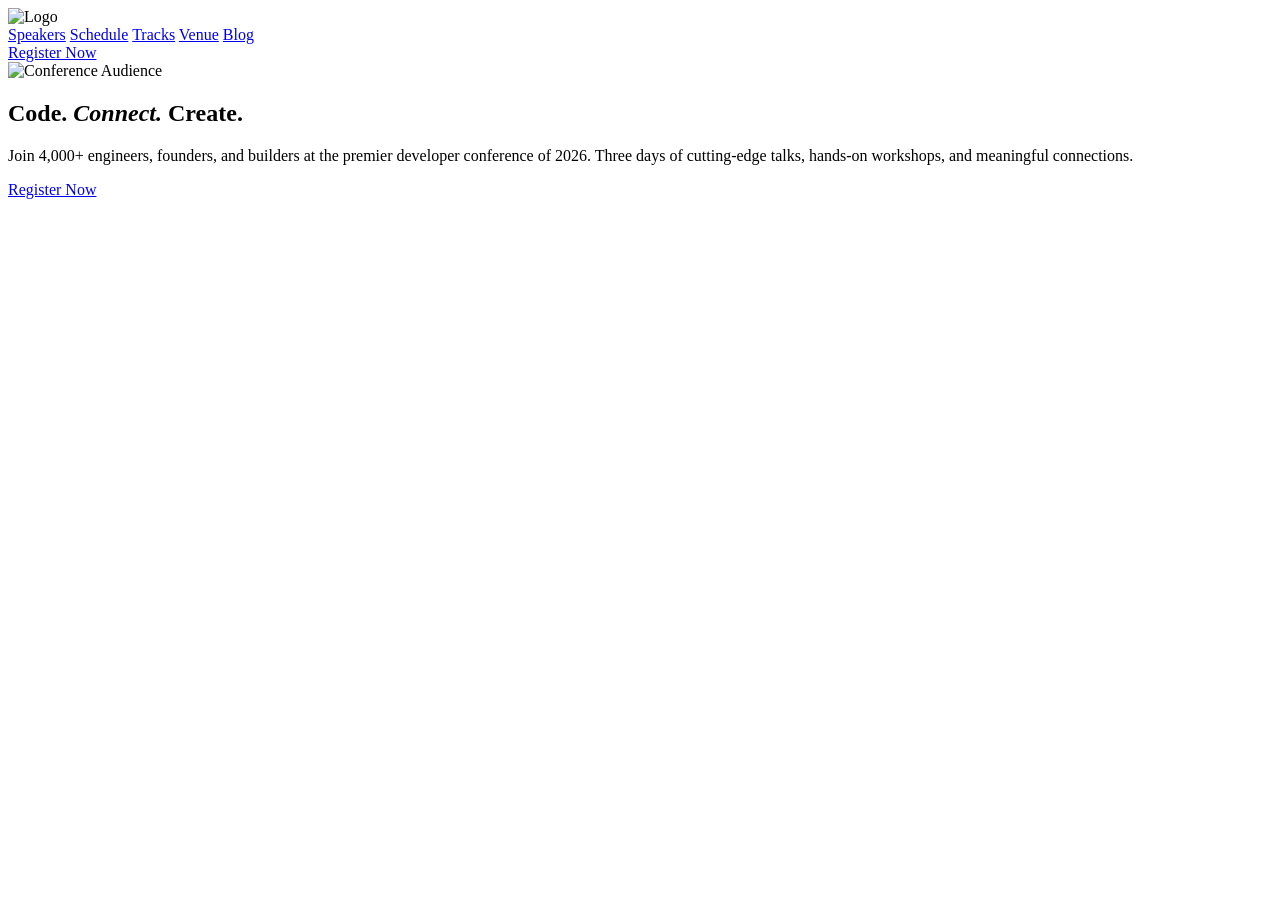
==== index.html @ a58adb1f "Fix stylesheet link in index.html Updated the stylesheet link in the HTML file from 'styling for lan" ====
<!DOCTYPE html>
<html lang="en">

<head>
    <meta charset="UTF-8">
    <meta name="viewport" content="width=device-width, initial-scale=1.0">
    <title>DEVCONF 2026</title>
    <link rel="stylesheet" href="style.css">
</head>

<body>
    <header class="top-bar">
        <img src="./assets/logo.png" alt="Logo" class="logo-img">
        <nav class="menu">
            <a href="#speakers">Speakers</a>
            <a href="#schedule">Schedule</a>
            <a href="#tracks">Tracks</a>
            <a href="#venue">Venue</a>
            <a href="#blog">Blog</a>
        </nav>
        <a href="#register" class="my-button blue-button">Register Now</a>
    </header>

    <section class="big-banner">
        <img src="./assets/banner.jpg" alt="Conference Audience" class="banner-bg-img">
        <div class="dark-overlay">
            <div class="banner-text">
                <h1>Code. <i>Connect.</i> <span class="hide-word">Create.</span></h1>
                <p>Join 4,000+ engineers, founders, and builders at the premier developer conference of 2026. Three days
                    of cutting-edge talks, hands-on workshops, and meaningful connections.</p>
                <a href="#register" class="my-button blue-button">Register Now</a>
            </div>
        </div>
    </section>

</body>

</html>
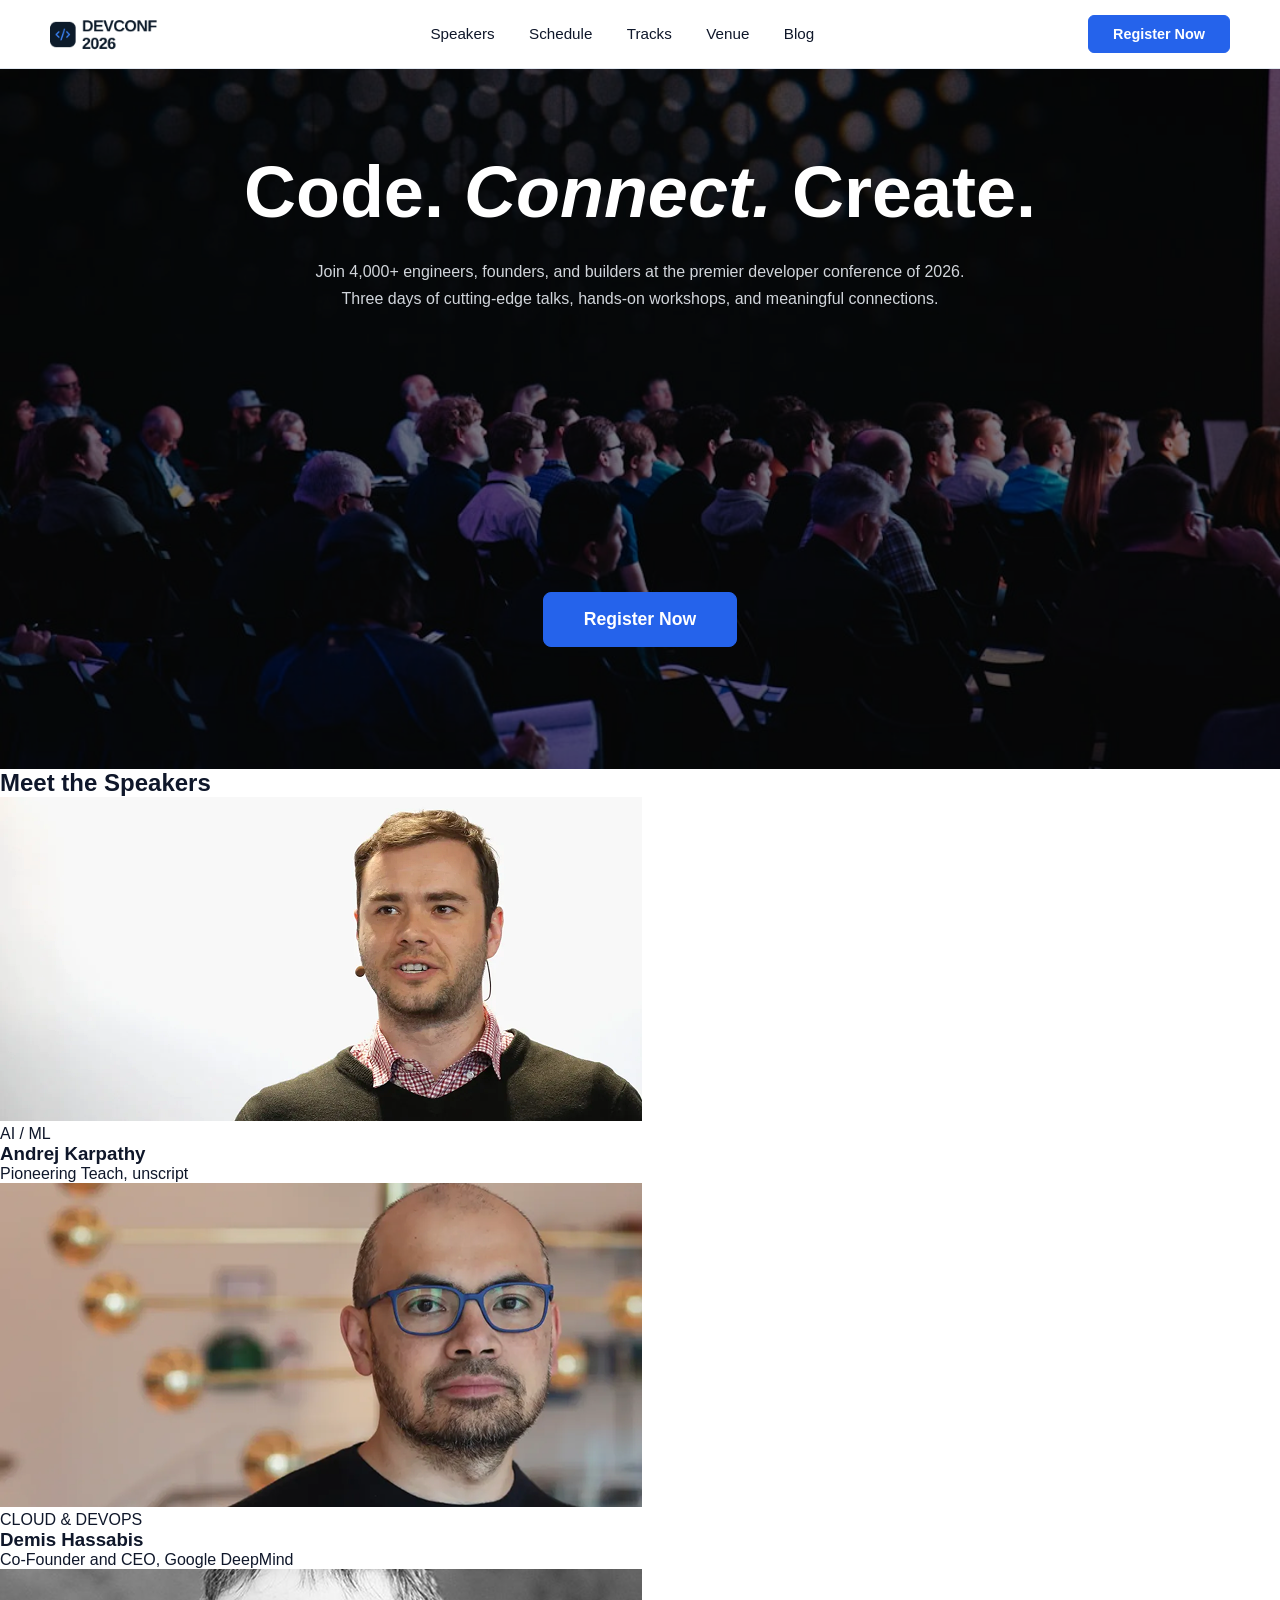
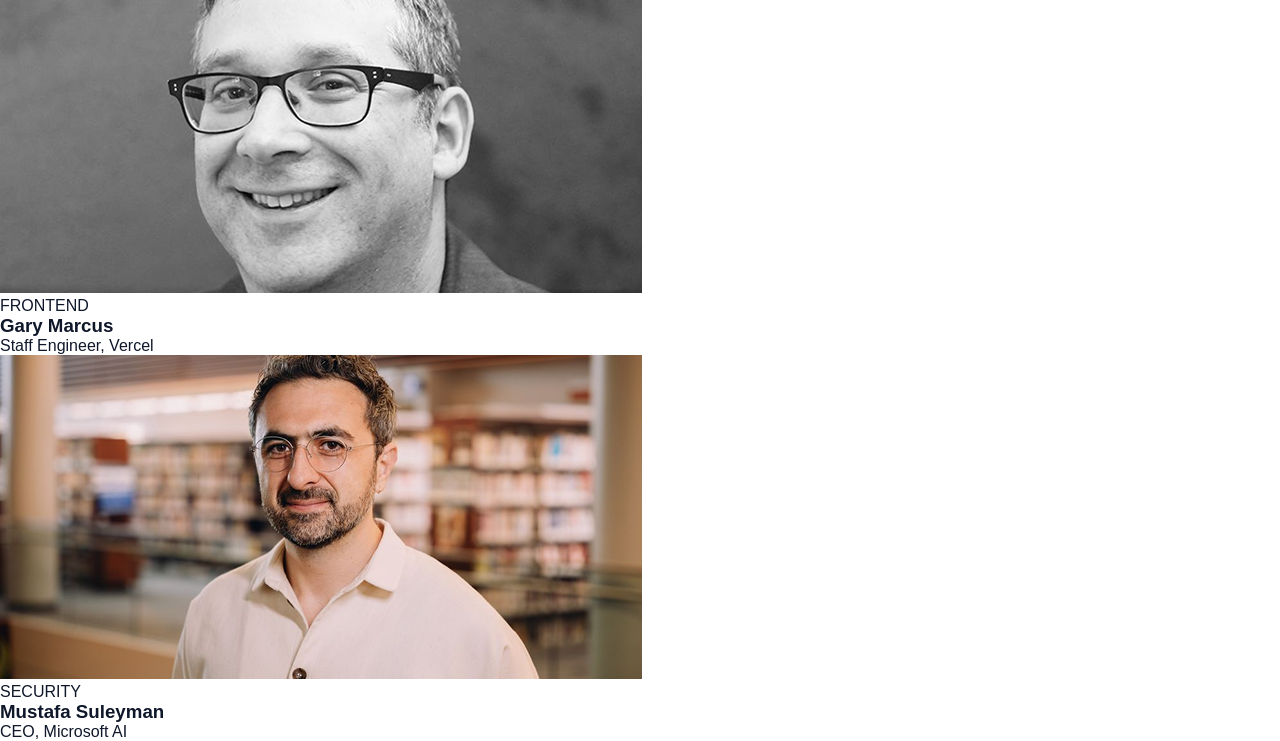
==== commit 9f6c8598: "Add speakers section to index.html Added a speakers section with speaker details and images." ====
--- a/index.html
+++ b/index.html
@@ -32,6 +32,43 @@
             </div>
         </div>
     </section>
+    <section id="speakers" class="speaker-part">
+        <h2>Meet the Speakers</h2>
+        <div class="speaker-grid-thing">
+            <div class="speaker-box">
+                <img src="./assets/andrej.png" alt="Andrej Karpathy">
+                <div class="text-area">
+                    <span class="little-tag">AI / ML</span>
+                    <h3>Andrej Karpathy</h3>
+                    <p>Pioneering Teach, unscript</p>
+                </div>
+            </div>
+            <div class="speaker-box">
+                <img src="./assets/demis.png" alt="Demis Hassabis">
+                <div class="text-area">
+                    <span class="little-tag">CLOUD & DEVOPS</span>
+                    <h3>Demis Hassabis</h3>
+                    <p>Co-Founder and CEO, Google DeepMind</p>
+                </div>
+            </div>
+            <div class="speaker-box">
+                <img src="./assets/gary.png" alt="Gary Marcus">
+                <div class="text-area">
+                    <span class="little-tag">FRONTEND</span>
+                    <h3>Gary Marcus</h3>
+                    <p>Staff Engineer, Vercel</p>
+                </div>
+            </div>
+            <div class="speaker-box">
+                <img src="./assets/mustafa.png" alt="Mustafa Suleyman">
+                <div class="text-area">
+                    <span class="little-tag">SECURITY</span>
+                    <h3>Mustafa Suleyman</h3>
+                    <p>CEO, Microsoft AI</p>
+                </div>
+            </div>
+        </div>
+    </section>
 
 </body>
 
--- a/style.css
+++ b/style.css
@@ -0,0 +1,133 @@
+* {
+    margin: 0;
+    padding: 0;
+    box-sizing: border-box;
+    font-family: Arial, sans-serif;
+}
+
+body {
+    background-color: #ffffff;
+    color: #0f172a;
+}
+
+.my-button {
+    padding: 10px 24px;
+    border-radius: 6px;
+    text-decoration: none;
+    font-weight: bold;
+    display: inline-block;
+    text-align: center;
+    font-size: 0.9rem;
+    cursor: pointer;
+}
+
+.blue-button {
+    background-color: #2563eb;
+    color: #ffffff;
+    border: 1px solid #2563eb;
+}
+
+.clear-button {
+    background-color: transparent;
+    color: #2563eb;
+    border: 1px solid #2563eb;
+}
+
+.clear-dark-button {
+    background-color: transparent;
+    color: #0f172a;
+    border: 1px solid #0f172a;
+}
+
+.top-bar {
+    display: flex;
+    align-items: center;
+    padding: 15px 50px;
+    border-bottom: 1px solid #e2e8f0;
+    background-color: #ffffff;
+}
+
+.logo-img {
+    height: 35px;
+}
+
+.menu {
+    flex: 1;
+    text-align: center;
+}
+
+.menu a {
+    text-decoration: none;
+    color: #0f172a;
+    margin: 0 15px;
+    font-size: 0.95rem;
+}
+
+.big-banner {
+    position: relative;
+    height: 700px;
+    width: 100%;
+    overflow: hidden;
+}
+
+.banner-bg-img {
+    position: absolute;
+    top: 0;
+    left: 0;
+    width: 100%;
+    height: 100%;
+    object-fit: cover;
+    z-index: 1;
+}
+
+.dark-overlay {
+    position: absolute;
+    top: 0;
+    left: 0;
+    width: 100%;
+    height: 100%;
+    background-color: rgba(0, 0, 0, 0.5);
+    z-index: 2;
+    display: flex;
+    justify-content: center;
+    align-items: center;
+    text-align: center;
+    padding: 20px 20px 60px 20px;
+}
+
+.banner-text {
+    max-width: 800px;
+    color: #ffffff;
+    z-index: 3;
+    display: flex;
+    flex-direction: column;
+    align-items: center;
+    height: 80%;
+    justify-content: center;
+}
+
+.banner-text h1 {
+    font-size: 4.5rem;
+    margin-bottom: 24px;
+    line-height: 1.15;
+    white-space: nowrap;
+}
+
+.banner-text h1 span.hide-word {
+    font-style: normal;
+}
+
+.banner-text p {
+    font-size: 1rem;
+    margin: 0 auto 30px auto;
+    line-height: 1.7;
+    max-width: 650px;
+    color: #d1d5db;
+}
+
+.banner-text .my-button {
+    padding: 16px 40px;
+    font-size: 1.1rem;
+    border-radius: 8px;
+    margin-top: auto;
+}
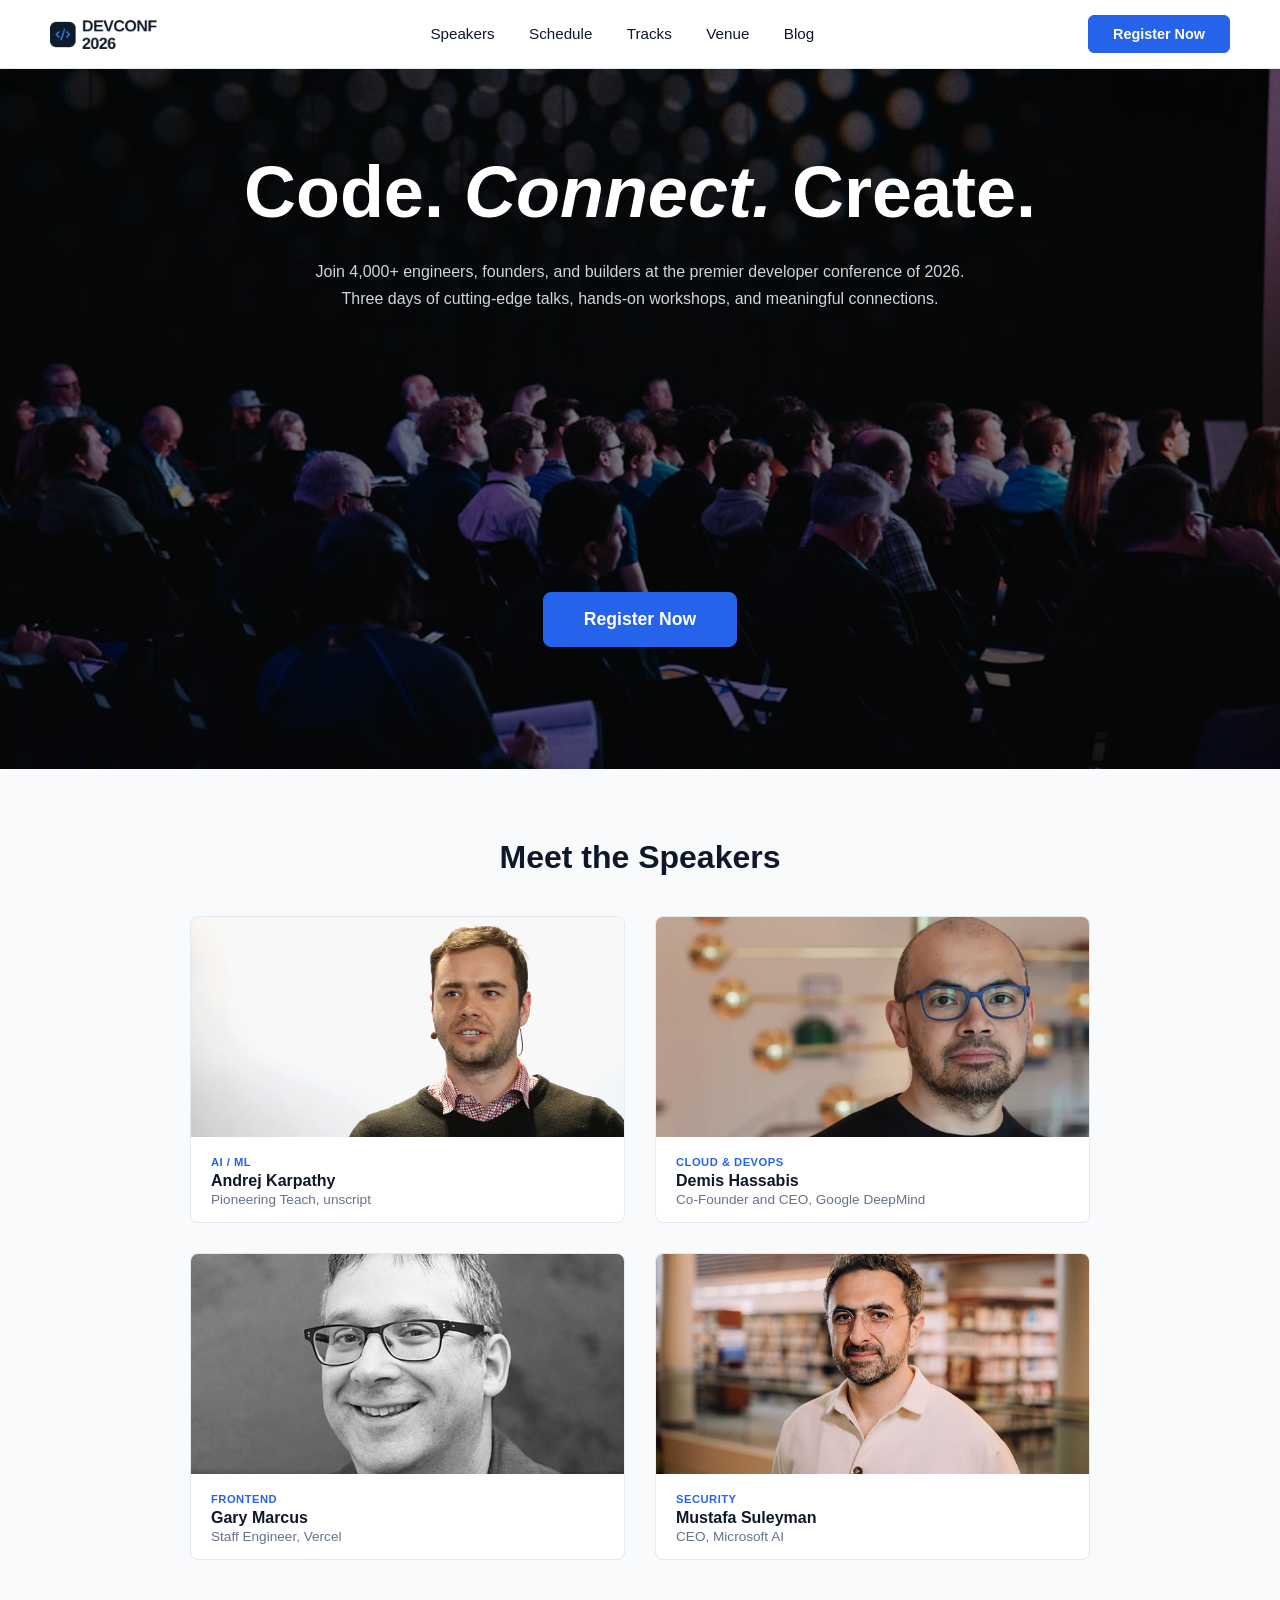
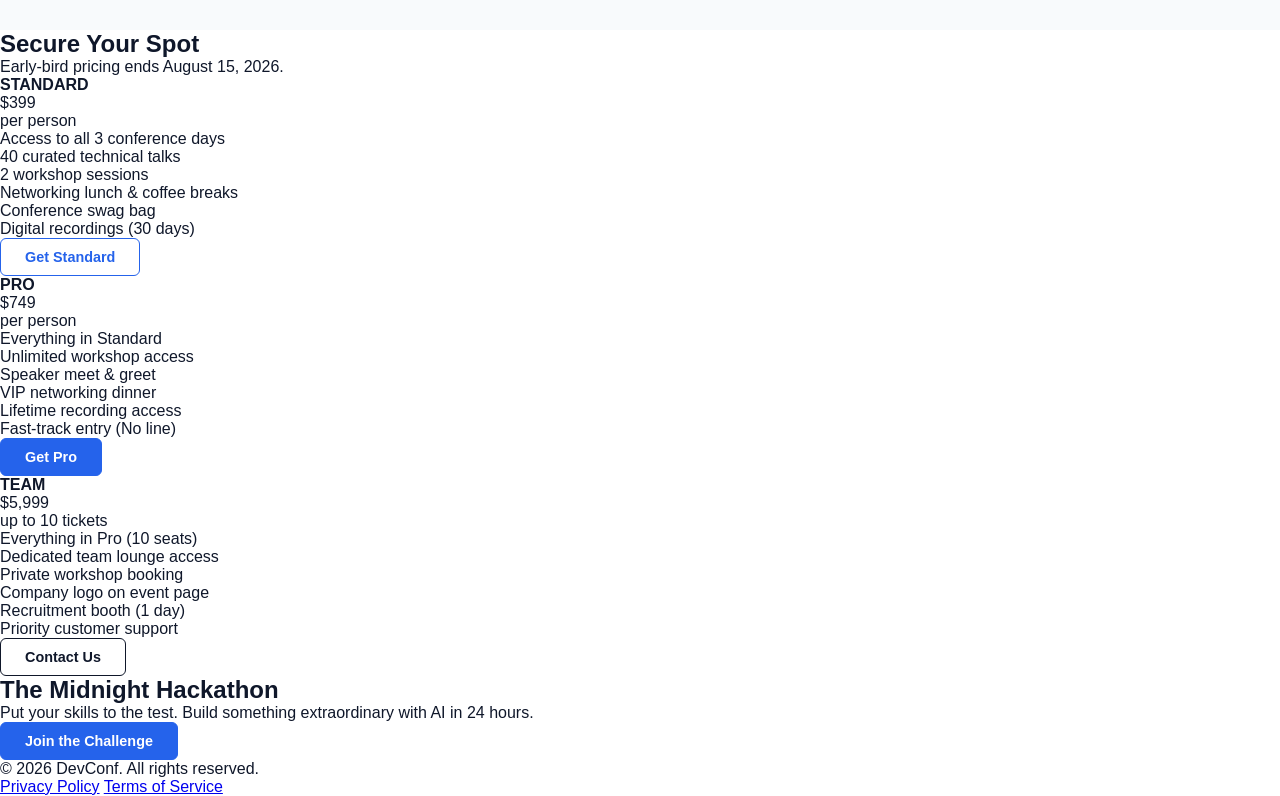
==== commit cdb3ee67: "Enhance index.html with registration and pricing details Added registration section with pricing opt" ====
--- a/index.html
+++ b/index.html
@@ -70,6 +70,71 @@
         </div>
     </section>
 
+    <section id="register" class="money-part">
+        <h2>Secure Your Spot</h2>
+        <p class="gray-text">Early-bird pricing ends August 15, 2026.</p>
+        <div class="price-row">
+            <div class="price-box">
+                <h4>STANDARD</h4>
+                <div class="big-price">$399</div>
+                <p class="tiny-text">per person</p>
+                <ul>
+                    <li>Access to all 3 conference days</li>
+                    <li>40 curated technical talks</li>
+                    <li>2 workshop sessions</li>
+                    <li>Networking lunch & coffee breaks</li>
+                    <li>Conference swag bag</li>
+                    <li>Digital recordings (30 days)</li>
+                </ul>
+                <a href="#" class="my-button clear-button">Get Standard</a>
+            </div>
+            <div class="price-box dark-box">
+                <h4>PRO</h4>
+                <div class="big-price">$749</div>
+                <p class="tiny-text">per person</p>
+                <ul>
+                    <li>Everything in Standard</li>
+                    <li>Unlimited workshop access</li>
+                    <li>Speaker meet & greet</li>
+                    <li>VIP networking dinner</li>
+                    <li>Lifetime recording access</li>
+                    <li>Fast-track entry (No line)</li>
+                </ul>
+                <a href="#" class="my-button blue-button">Get Pro</a>
+            </div>
+            <div class="price-box">
+                <h4>TEAM</h4>
+                <div class="big-price">$5,999</div>
+                <p class="tiny-text">up to 10 tickets</p>
+                <ul>
+                    <li>Everything in Pro (10 seats)</li>
+                    <li>Dedicated team lounge access</li>
+                    <li>Private workshop booking</li>
+                    <li>Company logo on event page</li>
+                    <li>Recruitment booth (1 day)</li>
+                    <li>Priority customer support</li>
+                </ul>
+                <a href="#" class="my-button clear-dark-button">Contact Us</a>
+            </div>
+        </div>
+    </section>
+
+    <section class="ai-part">
+        <div class="purple-box">
+            <h2>The Midnight Hackathon</h2>
+            <p>Put your skills to the test. Build something extraordinary with AI in 24 hours.</p>
+            <a href="#" class="my-button blue-button">Join the Challenge</a>
+        </div>
+    </section>
+
+    <footer class="bottom-area">
+        <p>&copy; 2026 DevConf. All rights reserved.</p>
+        <div class="bottom-links">
+            <a href="#">Privacy Policy</a>
+            <a href="#">Terms of Service</a>
+        </div>
+    </footer>
+
 </body>
 
 </html>
--- a/style.css
+++ b/style.css
@@ -131,3 +131,60 @@
     border-radius: 8px;
     margin-top: auto;
 }
+.speaker-part {
+    padding: 70px 50px;
+    text-align: center;
+    background-color: #f8fafc;
+}
+
+.speaker-part h2 {
+    font-size: 2rem;
+    margin-bottom: 40px;
+    color: #0f172a;
+}
+
+.speaker-grid-thing {
+    display: grid;
+    grid-template-columns: 1fr 1fr;
+    gap: 30px;
+    max-width: 900px;
+    margin: 0 auto;
+}
+
+.speaker-box {
+    border: 1px solid #e2e8f0;
+    border-radius: 8px;
+    text-align: left;
+    overflow: hidden;
+    background-color: #ffffff;
+}
+
+.speaker-box img {
+    width: 100%;
+    height: 220px;
+    object-fit: cover;
+}
+
+.text-area {
+    padding: 15px 20px;
+}
+
+.little-tag {
+    color: #2563eb;
+    font-size: 0.7rem;
+    font-weight: bold;
+    display: block;
+    margin-bottom: 4px;
+    letter-spacing: 0.5px;
+}
+
+.text-area h3 {
+    font-size: 1rem;
+    margin-bottom: 2px;
+    color: #0f172a;
+}
+
+.text-area p {
+    font-size: 0.85rem;
+    color: #64748b;
+}
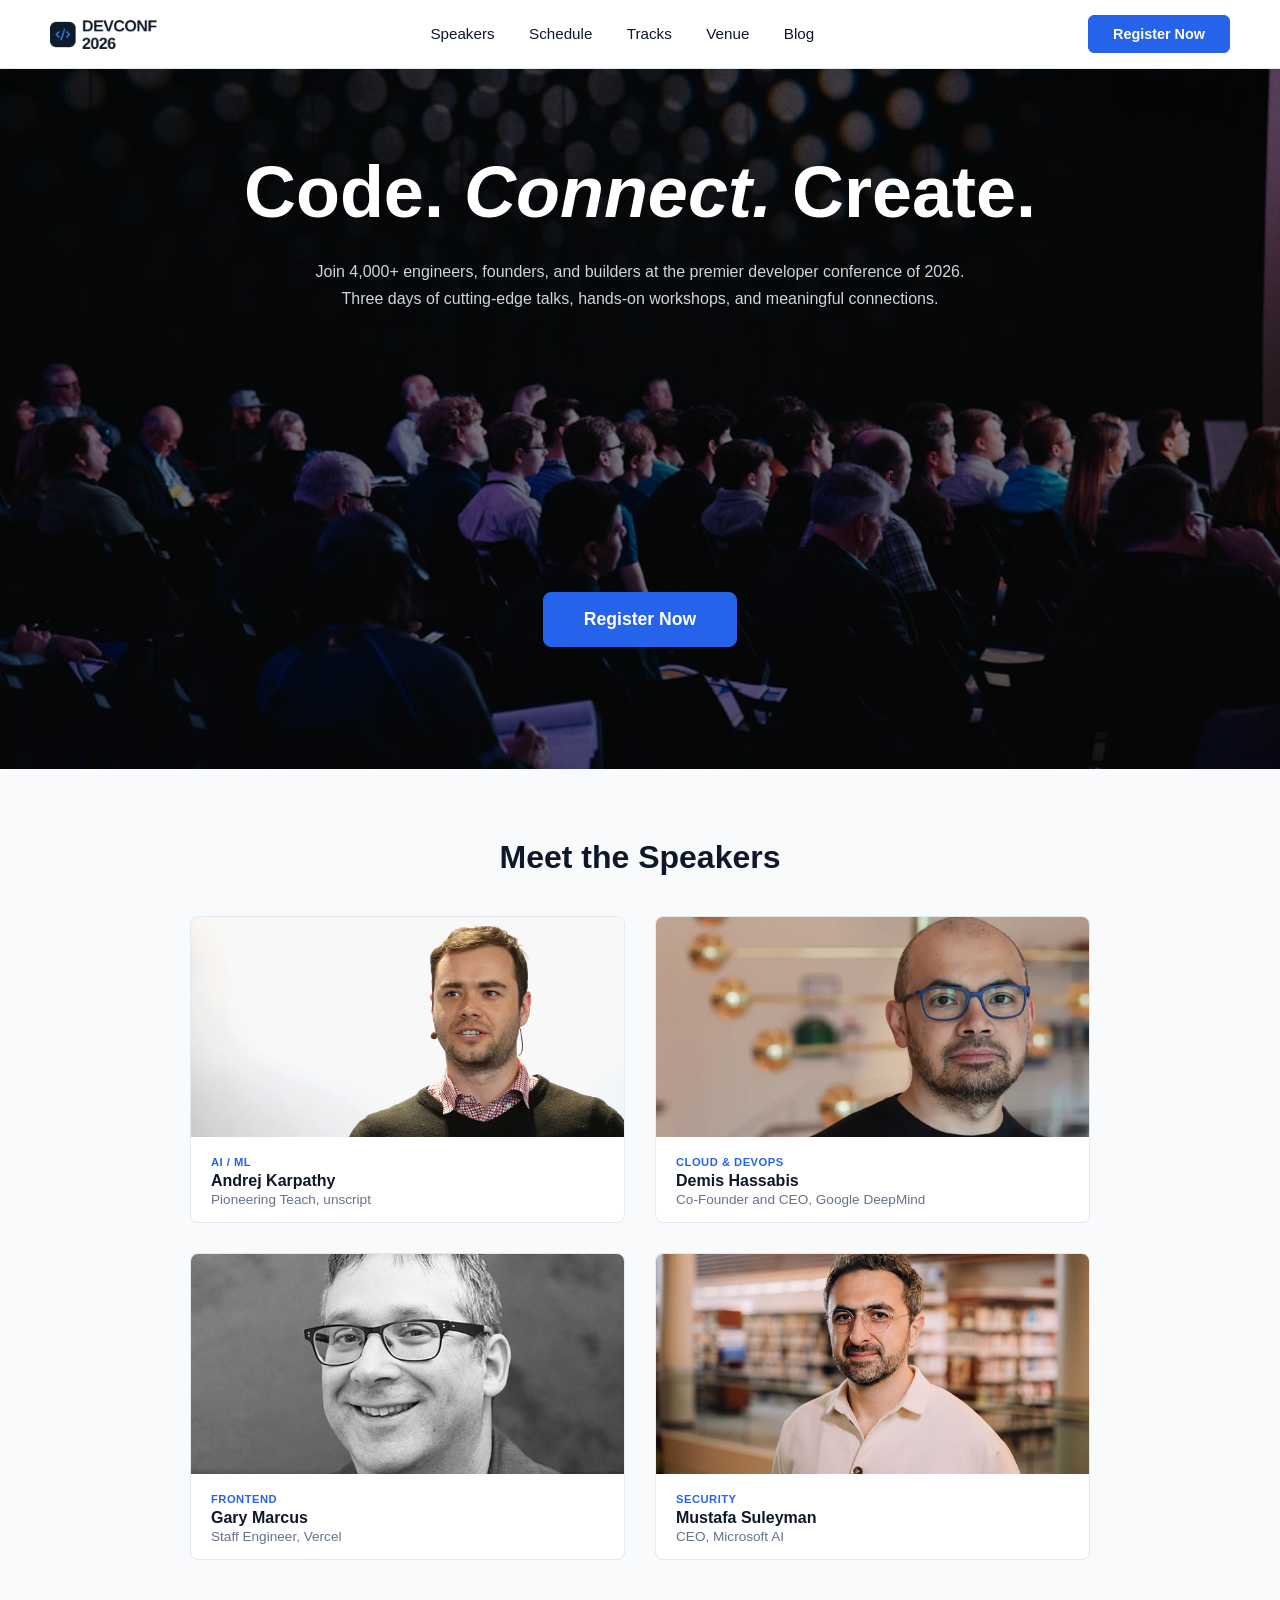
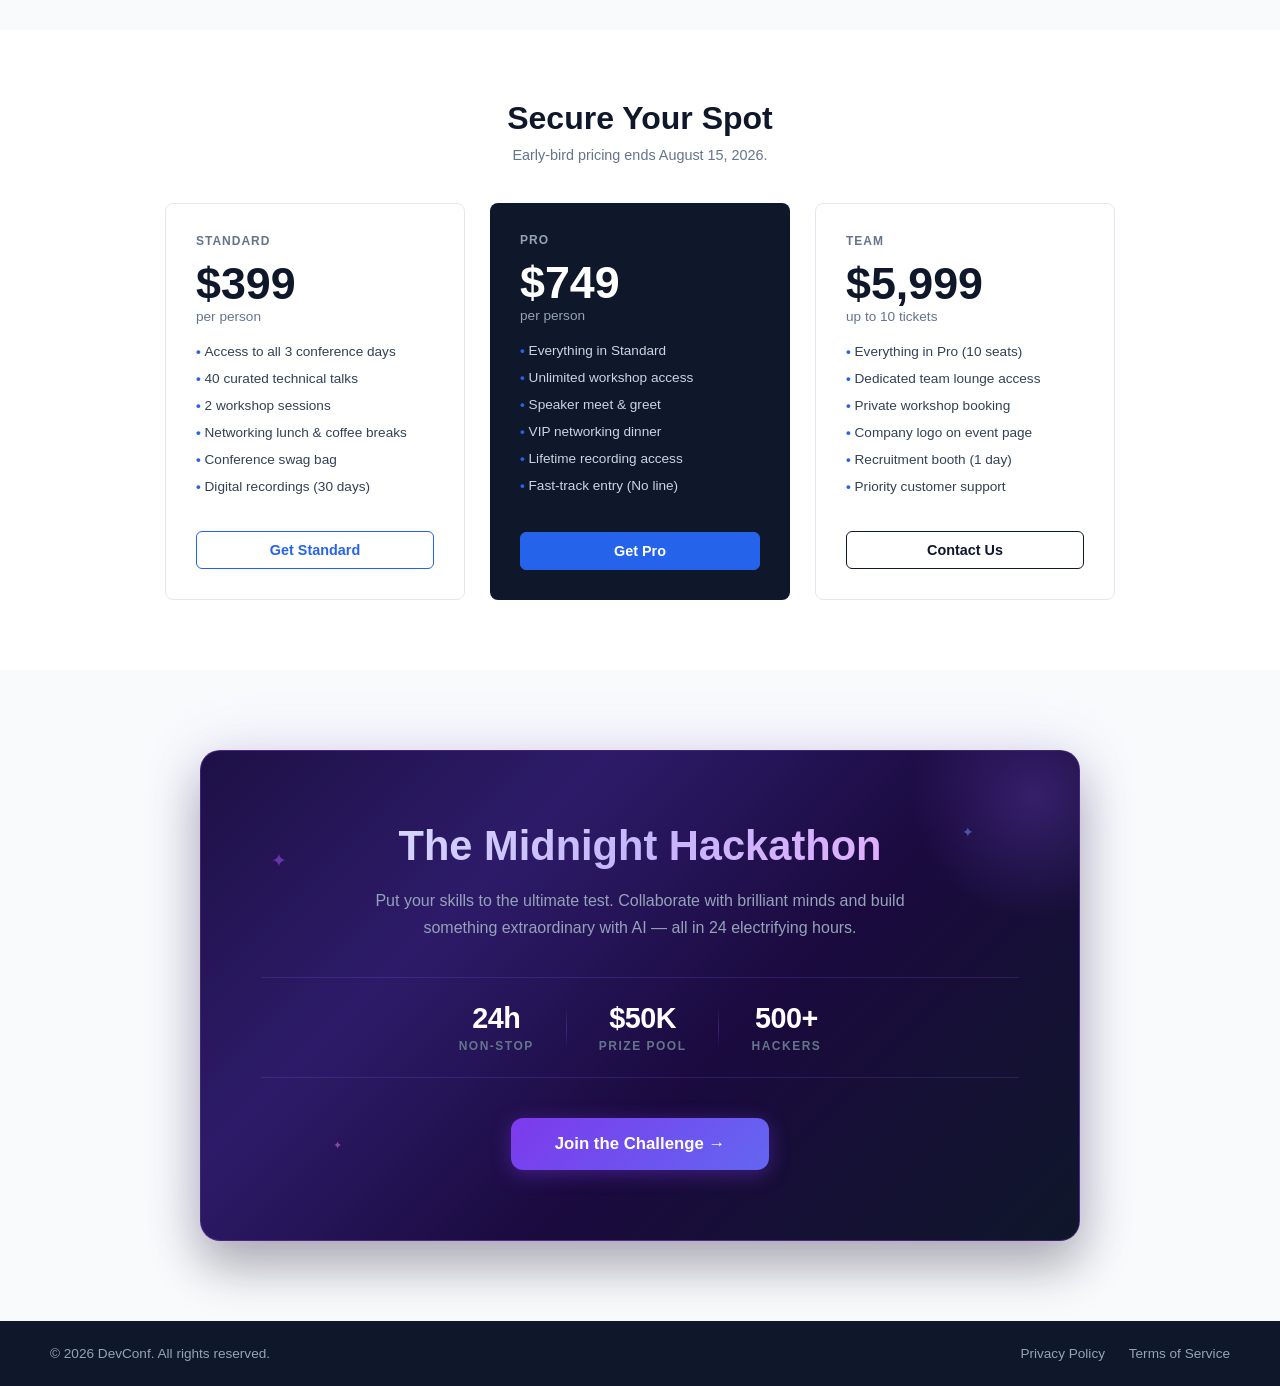
==== commit 7d24f550: "Revise index.html for DEVCONF 2026 updates Updated the HTML structure and content for the DEVCONF 20" ====
--- a/index.html
+++ b/index.html
@@ -121,9 +121,29 @@
 
     <section class="ai-part">
         <div class="purple-box">
+            <div class="ai-sparkle ai-sparkle-1">✦</div>
+            <div class="ai-sparkle ai-sparkle-2">✦</div>
+            <div class="ai-sparkle ai-sparkle-3">✦</div>
+            <div class="ai-glow-orb"></div>
             <h2>The Midnight Hackathon</h2>
-            <p>Put your skills to the test. Build something extraordinary with AI in 24 hours.</p>
-            <a href="#" class="my-button blue-button">Join the Challenge</a>
+            <p class="ai-tagline">Put your skills to the ultimate test. Collaborate with brilliant minds and build something extraordinary with AI — all in 24 electrifying hours.</p>
+            <div class="ai-stats-row">
+                <div class="ai-stat">
+                    <span class="ai-stat-number">24h</span>
+                    <span class="ai-stat-label">Non-Stop</span>
+                </div>
+                <div class="ai-stat-divider"></div>
+                <div class="ai-stat">
+                    <span class="ai-stat-number">$50K</span>
+                    <span class="ai-stat-label">Prize Pool</span>
+                </div>
+                <div class="ai-stat-divider"></div>
+                <div class="ai-stat">
+                    <span class="ai-stat-number">500+</span>
+                    <span class="ai-stat-label">Hackers</span>
+                </div>
+            </div>
+            <a href="#" class="my-button ai-cta-button">Join the Challenge →</a>
         </div>
     </section>
 
--- a/style.css
+++ b/style.css
@@ -188,3 +188,276 @@
     font-size: 0.85rem;
     color: #64748b;
 }
+
+.money-part {
+    padding: 70px 50px;
+    text-align: center;
+    background-color: #ffffff;
+}
+
+.money-part h2 {
+    font-size: 2rem;
+    margin-bottom: 10px;
+    color: #0f172a;
+}
+
+.gray-text {
+    color: #64748b;
+    margin-bottom: 40px;
+    font-size: 0.9rem;
+}
+
+.price-row {
+    display: flex;
+    justify-content: center;
+    gap: 25px;
+    max-width: 950px;
+    margin: 0 auto;
+}
+
+.price-box {
+    border: 1px solid #e2e8f0;
+    border-radius: 8px;
+    padding: 30px;
+    width: 32%;
+    text-align: left;
+    display: flex;
+    flex-direction: column;
+}
+
+.dark-box {
+    background-color: #0f172a;
+    color: #ffffff;
+    border: none;
+}
+
+.price-box h4 {
+    color: #64748b;
+    margin-bottom: 10px;
+    font-size: 0.75rem;
+    letter-spacing: 1px;
+}
+
+.dark-box h4 {
+    color: #94a3b8;
+}
+
+.big-price {
+    font-size: 2.8rem;
+    font-weight: bold;
+}
+
+.tiny-text {
+    font-size: 0.85rem;
+    color: #64748b;
+    margin-bottom: 20px;
+}
+
+.dark-box .tiny-text {
+    color: #94a3b8;
+}
+
+.price-box ul {
+    list-style: none;
+    margin-bottom: 25px;
+    flex-grow: 1;
+}
+
+.price-box ul li {
+    margin-bottom: 12px;
+    font-size: 0.85rem;
+    color: #334155;
+}
+
+.dark-box ul li {
+    color: #cbd5e1;
+}
+
+.price-box ul li::before {
+    content: "• ";
+    color: #2563eb;
+    font-weight: bold;
+}
+
+.price-box .my-button {
+    width: 100%;
+}
+
+.ai-part {
+    padding: 80px 50px;
+    background-color: #f8fafc;
+}
+
+.purple-box {
+    position: relative;
+    overflow: hidden;
+    background: linear-gradient(135deg, #1e1046 0%, #2d1b69 30%, #1a0a3e 60%, #0f172a 100%);
+    border: 1px solid rgba(168, 85, 247, 0.3);
+    border-radius: 20px;
+    padding: 70px 60px;
+    text-align: center;
+    max-width: 880px;
+    margin: 0 auto;
+    box-shadow:
+        0 0 60px rgba(139, 92, 246, 0.15),
+        0 25px 50px rgba(0, 0, 0, 0.3);
+}
+
+.ai-glow-orb {
+    position: absolute;
+    top: -80px;
+    right: -80px;
+    width: 250px;
+    height: 250px;
+    background: radial-gradient(circle, rgba(139, 92, 246, 0.25) 0%, transparent 70%);
+    border-radius: 50%;
+    pointer-events: none;
+    animation: orb-pulse 4s ease-in-out infinite;
+}
+
+@keyframes orb-pulse {
+    0%, 100% { transform: scale(1); opacity: 0.6; }
+    50% { transform: scale(1.3); opacity: 1; }
+}
+
+.ai-sparkle {
+    position: absolute;
+    color: rgba(168, 85, 247, 0.5);
+    font-size: 1.2rem;
+    pointer-events: none;
+    animation: sparkle-float 3s ease-in-out infinite;
+}
+
+.ai-sparkle-1 {
+    top: 20%;
+    left: 8%;
+    animation-delay: 0s;
+}
+
+.ai-sparkle-2 {
+    top: 15%;
+    right: 12%;
+    animation-delay: 1s;
+    font-size: 0.9rem;
+    color: rgba(96, 165, 250, 0.5);
+}
+
+.ai-sparkle-3 {
+    bottom: 18%;
+    left: 15%;
+    animation-delay: 2s;
+    font-size: 0.7rem;
+    color: rgba(232, 121, 249, 0.5);
+}
+
+@keyframes sparkle-float {
+    0%, 100% { transform: translateY(0) rotate(0deg); opacity: 0.4; }
+    50% { transform: translateY(-12px) rotate(180deg); opacity: 1; }
+}
+
+.ai-badge {
+    display: inline-block;
+    background: linear-gradient(135deg, rgba(139, 92, 246, 0.12), rgba(99, 102, 241, 0.12));
+    border: 1px solid rgba(139, 92, 246, 0.25);
+    color: #7c3aed;
+    font-size: 0.7rem;
+    font-weight: bold;
+    letter-spacing: 2px;
+    padding: 6px 18px;
+    border-radius: 50px;
+    margin-bottom: 24px;
+}
+
+.purple-box h2 {
+    margin-bottom: 16px;
+    font-size: 2.6rem;
+    background: linear-gradient(135deg, #e0e7ff, #c4b5fd, #f0abfc);
+    -webkit-background-clip: text;
+    -webkit-text-fill-color: transparent;
+    background-clip: text;
+    line-height: 1.2;
+}
+
+.ai-tagline {
+    color: #94a3b8;
+    font-size: 1.05rem;
+    line-height: 1.7;
+    max-width: 560px;
+    margin: 0 auto;
+}
+
+.ai-stats-row {
+    display: flex;
+    justify-content: center;
+    align-items: center;
+    gap: 32px;
+    margin: 36px 0 40px;
+    padding: 24px 0;
+    border-top: 1px solid rgba(139, 92, 246, 0.2);
+    border-bottom: 1px solid rgba(139, 92, 246, 0.2);
+}
+
+.ai-stat {
+    display: flex;
+    flex-direction: column;
+    align-items: center;
+    gap: 4px;
+}
+
+.ai-stat-number {
+    font-size: 1.8rem;
+    font-weight: bold;
+    color: #ffffff;
+    letter-spacing: -0.5px;
+}
+
+.ai-stat-label {
+    font-size: 0.75rem;
+    color: #64748b;
+    text-transform: uppercase;
+    letter-spacing: 1.5px;
+    font-weight: 600;
+}
+
+.ai-stat-divider {
+    width: 1px;
+    height: 40px;
+    background: linear-gradient(to bottom, transparent, rgba(139, 92, 246, 0.3), transparent);
+}
+
+.ai-cta-button {
+    background: linear-gradient(135deg, #7c3aed, #6366f1);
+    color: #ffffff;
+    border: none;
+    padding: 16px 44px;
+    font-size: 1.05rem;
+    border-radius: 12px;
+    box-shadow: 0 4px 20px rgba(124, 58, 237, 0.4);
+    transition: transform 0.2s ease, box-shadow 0.2s ease;
+}
+
+.ai-cta-button:hover {
+    transform: translateY(-2px);
+    box-shadow: 0 8px 30px rgba(124, 58, 237, 0.55);
+}
+
+.purple-box p {
+    color: #94a3b8;
+    font-size: 1rem;
+}
+
+.bottom-area {
+    background-color: #0f172a;
+    color: #94a3b8;
+    padding: 25px 50px;
+    display: flex;
+    justify-content: space-between;
+    align-items: center;
+    font-size: 0.85rem;
+}
+
+.bottom-links a {
+    color: #94a3b8;
+    text-decoration: none;
+    margin-left: 20px;
+}
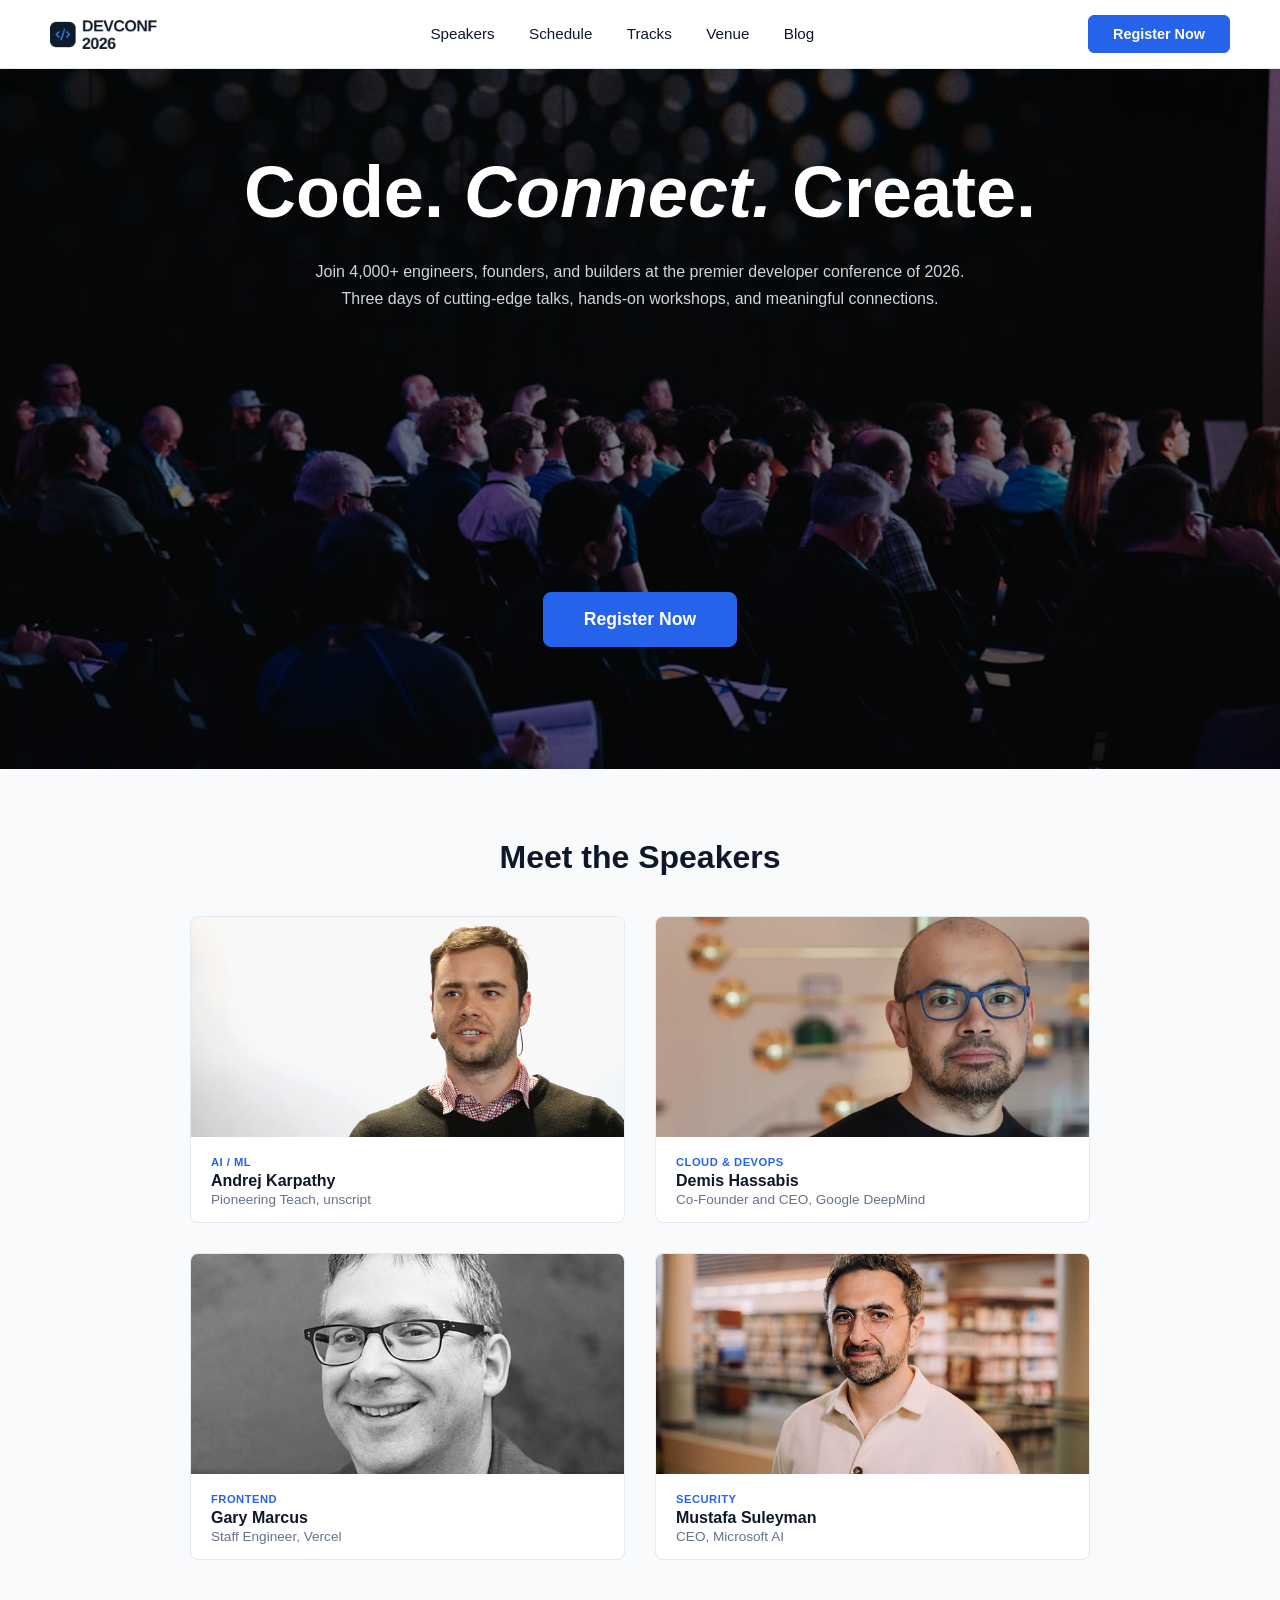
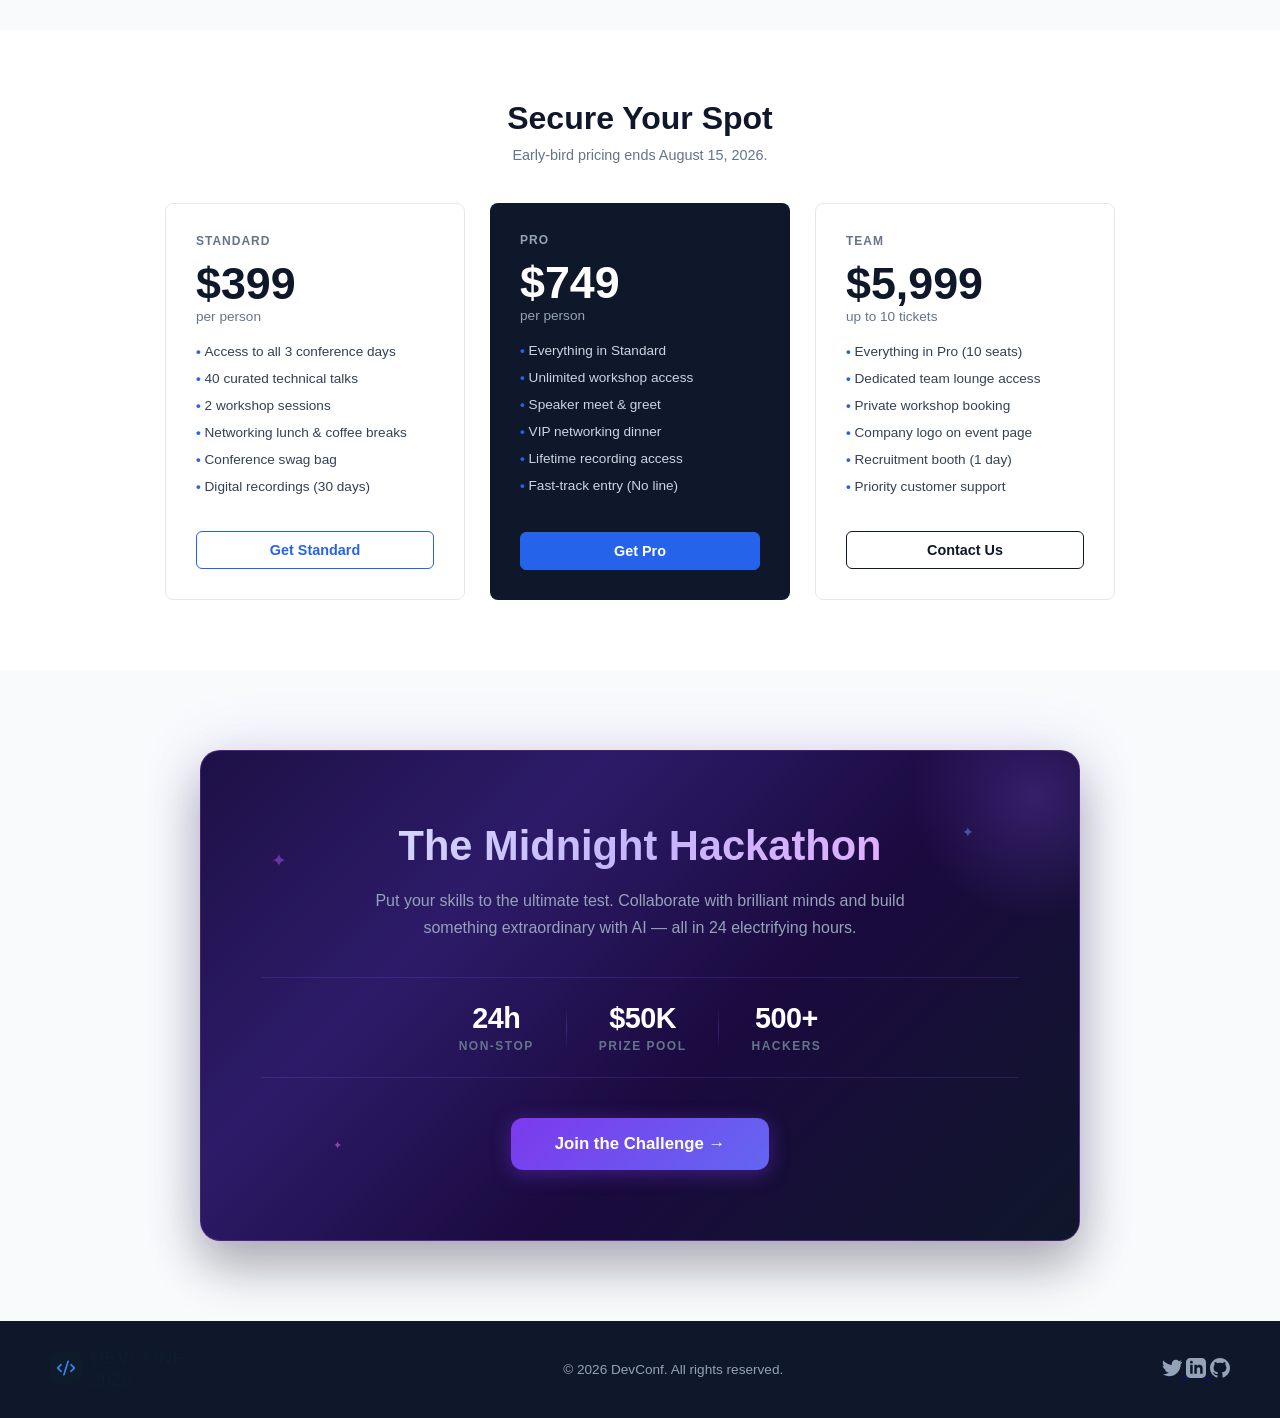
==== commit c69bd9a9: "Enhance footer with social media icons and logo Updated footer section with social media links and l" ====
--- a/index.html
+++ b/index.html
@@ -148,10 +148,33 @@
     </section>
 
     <footer class="bottom-area">
-        <p>&copy; 2026 DevConf. All rights reserved.</p>
-        <div class="bottom-links">
-            <a href="#">Privacy Policy</a>
-            <a href="#">Terms of Service</a>
+        <div class="footer-left">
+            <img src="./assets/logo.png" alt="DevConf Logo" class="footer-logo">
+        </div>
+
+        <div class="footer-center">
+            <p>&copy; 2026 DevConf. All rights reserved.</p>
+        </div>
+
+        <div class="social-links"> <!-- Did not find social media icons in the assets folder so I used svg icons with the help of AI -->
+            <a href="#" aria-label="Twitter">
+                <svg width="20" height="20" fill="#94a3b8" viewBox="0 0 24 24">
+                    <path
+                        d="M24 4.557c-.883.392-1.832.656-2.828.775 1.017-.609 1.798-1.574 2.165-2.724-.951.564-2.005.974-3.127 1.195-.897-.957-2.178-1.555-3.594-1.555-3.179 0-5.515 2.966-4.797 6.045-4.091-.205-7.719-2.165-10.148-5.144-1.29 2.213-.669 5.108 1.523 6.574-.806-.026-1.566-.247-2.229-.616-.054 2.281 1.581 4.415 3.949 4.89-.436.118-.908.168-1.388.088.63 1.956 2.445 3.379 4.604 3.417-2.07 1.623-4.678 2.348-7.29 2.04 2.179 1.397 4.768 2.212 7.548 2.212 9.142 0 14.307-7.721 13.995-14.646.962-.695 1.797-1.562 2.457-2.549z" />
+                </svg>
+            </a>
+            <a href="#" aria-label="LinkedIn">
+                <svg width="20" height="20" fill="#94a3b8" viewBox="0 0 24 24">
+                    <path
+                        d="M19 0h-14c-2.761 0-5 2.239-5 5v14c0 2.761 2.239 5 5 5h14c2.762 0 5-2.239 5-5v-14c0-2.761-2.238-5-5-5zm-11 19h-3v-11h3v11zm-1.5-12.268c-.966 0-1.75-.79-1.75-1.764s.784-1.764 1.75-1.764 1.75.79 1.75 1.764-.783 1.764-1.75 1.764zm13.5 12.268h-3v-5.604c0-3.368-4-3.113-4 0v5.604h-3v-11h3v1.765c1.396-2.586 7-2.777 7 2.476v6.759z" />
+                </svg>
+            </a>
+            <a href="#" aria-label="GitHub">
+                <svg width="20" height="20" fill="#94a3b8" viewBox="0 0 24 24">
+                    <path
+                        d="M12 0c-6.626 0-12 5.373-12 12 0 5.302 3.438 9.8 8.207 11.387.599.111.793-.261.793-.577v-2.234c-3.338.726-4.033-1.416-4.033-1.416-.546-1.387-1.333-1.756-1.333-1.756-1.089-.745.083-.729.083-.729 1.205.084 1.839 1.237 1.839 1.237 1.07 1.834 2.807 1.304 3.492.997.107-.775.418-1.305.762-1.604-2.665-.305-5.467-1.334-5.467-5.931 0-1.311.469-2.381 1.236-3.221-.124-.303-.535-1.524.117-3.176 0 0 1.008-.322 3.301 1.23.957-.266 1.983-.399 3.003-.404 1.02.005 2.047.138 3.006.404 2.291-1.552 3.297-1.23 3.297-1.23.653 1.653.242 2.874.118 3.176.77.84 1.235 1.911 1.235 3.221 0 4.609-2.807 5.624-5.479 5.921.43.372.823 1.102.823 2.222v3.293c0 .319.192.694.801.576 4.765-1.589 8.199-6.086 8.199-11.386 0-6.627-5.373-12-12-12z" />
+                </svg>
+            </a>
         </div>
     </footer>
 
